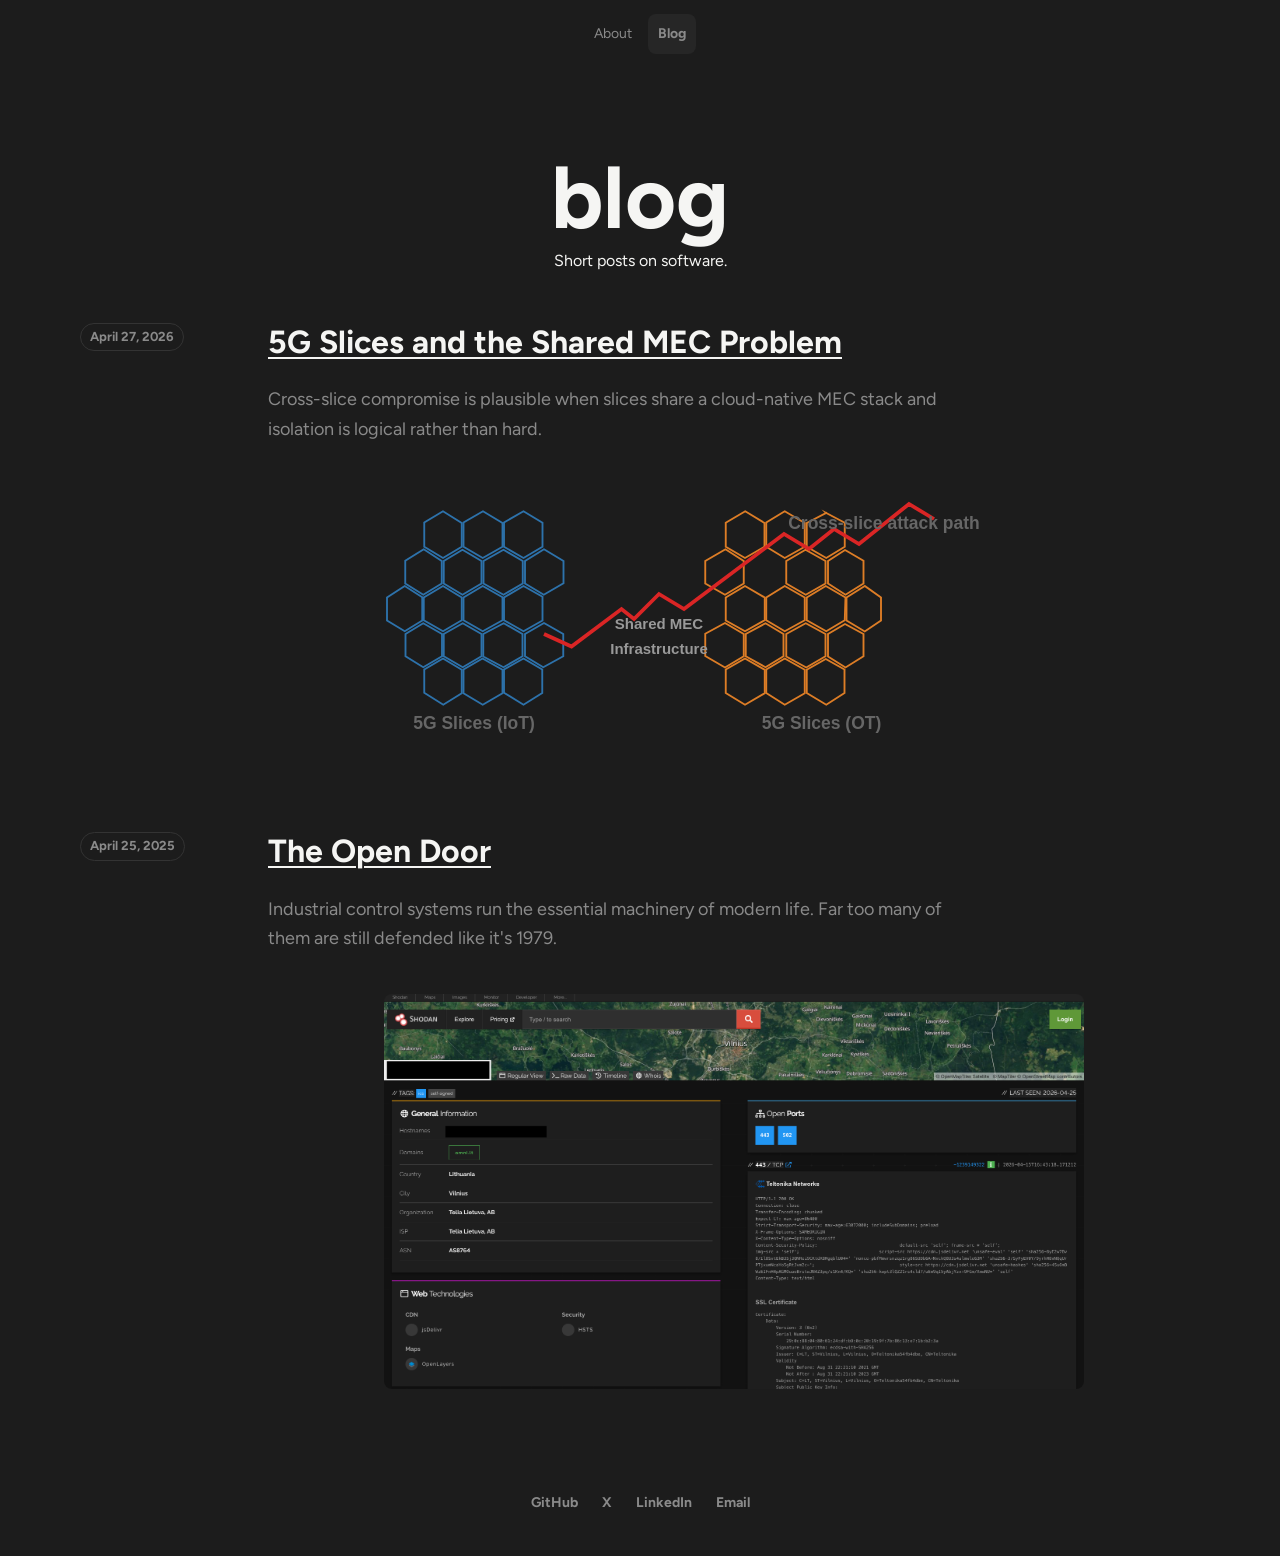
==== blog.html @ 3d4b1d23 "Launch personal website with blog" ====
<!DOCTYPE html>
<html lang="en">
<head>
    <meta charset="UTF-8">
    <meta name="viewport" content="width=device-width, initial-scale=1.0">
    <title>Dovas - blog</title>
    <meta name="description" content="Notes from the workbench.">
    <link rel="canonical" href="https://dovas.net/blog.html">
    <meta property="og:title" content="Blog - Dovas">
    <meta property="og:description" content="Notes from the workbench.">
    <meta property="og:type" content="website">
    <meta property="og:url" content="https://dovas.net/blog.html">
    <meta property="og:image" content="https://dovas.net/assets/og-image.png">
    <meta name="twitter:card" content="summary_large_image">
    <meta name="twitter:title" content="Blog - Dovas">
    <meta name="twitter:description" content="Notes from the workbench.">
    <meta name="twitter:image" content="https://dovas.net/assets/og-image.png">
    <link rel="icon" href="../assets/favicon.svg" type="image/svg+xml">
    <link rel="icon" id="favicon" type="image/png">
    <link rel="preconnect" href="https://fonts.googleapis.com">
    <link rel="preconnect" href="https://fonts.gstatic.com" crossorigin>
    <link href="https://fonts.googleapis.com/css2?family=Figtree:wght@400;700&display=swap" rel="stylesheet">
    <link rel="stylesheet" href="style.css">
</head>
<body>
    <a class="skip-link" href="#main">Skip to content</a>

    <header class="site-header">
        <nav class="nav" aria-label="Primary navigation">
            <div class="nav-links">
                <a href="index.html#about">About</a>
                <a href="blog.html" aria-current="page">Blog</a>
            </div>
        </nav>
    </header>

    <main id="main">
        <section class="section">
            <div class="blog-header">
                <div>
                    <h1>blog</h1>
                    <p>
                        Short posts on software.
                    </p>
                </div>
            </div>

            <div class="post-list" style="margin-top: 48px;">
                <article class="post-row post-featured">
                    <div class="post-meta">
                        <span>April 27, 2026</span>
                    </div>
                    <div class="post-content">
                        <h2><a class="post-title-link" href="posts/5g-slice-mec-pivoting.html">5G Slices and the Shared MEC Problem</a></h2>
                        <p class="post-excerpt">
                            Cross-slice compromise is plausible when slices share a cloud-native MEC stack and isolation is logical rather than hard.
                        </p>
                        <img src="assets/5g-mec-diagram.svg" alt="Diagram showing 5G network slices connecting through shared MEC infrastructure with cross-slice attack path" width="840" height="360" loading="lazy" decoding="async">
                    </div>
                </article>

                <article class="post-row post-featured">
                    <div class="post-meta">
                        <span>April 25, 2025</span>
                    </div>
                    <div class="post-content">
                        <h2><a class="post-title-link" href="posts/ics-industrial-control-systems.html">The Open Door</a></h2>
                        <p class="post-excerpt">
                            Industrial control systems run the essential machinery of modern life. Far too many of them are still defended like it's 1979.
                        </p>
                        <img src="assets/shodan-teltonika-exposed.jpg" alt="Shodan showing exposed Teltonika device with ICS and self-signed tags" width="720" height="406" loading="lazy" decoding="async">
                    </div>
                </article>
            </div>
        </section>
    </main>

    <footer class="site-footer">
        <a href="https://github.com/dovas-net" target="_blank" rel="noopener">GitHub</a>
        <a href="https://x.com/nogp" target="_blank" rel="noopener">X</a>
        <a href="https://www.linkedin.com/in/dovas/" target="_blank" rel="noopener">LinkedIn</a>
        <a href="mailto:dovas@dovas.net">Email</a>
    </footer>

    <script type="application/ld+json">
{
    "@context": "https://schema.org",
    "@type": "Person",
    "name": "Dovas",
    "url": "https://dovas.net",
    "jobTitle": "Software Engineer",
    "address": {
        "@type": "PostalAddress",
        "addressLocality": "Switzerland"
    }
}
</script>
    <script src="main.js"></script>
</body>
</html>
---- style.css ----
*, *::before, *::after {
    box-sizing: border-box;
}

:root {
    --bg: #1c1c1c;
    --surface: #262626;
    --text: #f5f5f3;
    --muted: #8a8a8a;
    --line: #333333;
    --accent: #f5f5f3;
}

html {
    scroll-behavior: smooth;
}

body {
    margin: 0;
    min-width: 320px;
    background: var(--bg);
    color: var(--text);
    font-family: Figtree, ui-sans-serif, system-ui, -apple-system, BlinkMacSystemFont, "Segoe UI", sans-serif;
    font-size: 16px;
    line-height: 1.65;
    letter-spacing: 0;
    text-rendering: optimizeLegibility;
    -webkit-font-smoothing: antialiased;
}

a {
    color: inherit;
}

p, h1, h2, h3 {
    margin: 0;
}

.skip-link {
    position: absolute;
    left: 16px;
    top: 12px;
    z-index: 20;
    padding: 8px 10px;
    border-radius: 6px;
    background: var(--text);
    color: var(--bg);
    transform: translateY(-140%);
}

.skip-link:focus {
    transform: translateY(0);
}

.site-header {
    position: sticky;
    top: 0;
    z-index: 10;
    background: var(--bg);
}

.nav {
    width: min(1120px, calc(100% - 32px));
    min-height: 68px;
    margin: 0 auto;
    display: flex;
    align-items: center;
    justify-content: center;
    gap: 24px;
}

.brand {
    display: none;
}

.brand-mark {
    display: inline-grid;
    width: 34px;
    height: 34px;
    place-items: center;
    border-radius: 8px;
    background: var(--text);
    color: var(--bg);
    font-family: ui-monospace, SFMono-Regular, Menlo, Monaco, Consolas, "Liberation Mono", monospace;
    font-size: 15px;
}

.nav-links {
    display: flex;
    align-items: center;
    gap: 6px;
    color: var(--muted);
    font-size: 14px;
}

.nav-links a {
    padding: 8px 10px;
    border-radius: 8px;
    text-decoration: none;
}

.nav-links a[aria-current="page"] {
    background: var(--surface);
    font-weight: 700;
}

.nav-links a:hover,
.nav-links a:focus-visible {
    background: var(--surface);
    color: var(--text);
    outline: none;
}

.hero,
.section,
.site-footer {
    width: min(1120px, calc(100% - 32px));
    margin: 0 auto;
}

.hero {
    padding: 86px 0 74px;
}

.hero-copy {
    max-width: 720px;
    margin: 0 auto;
    text-align: center;
}

.eyebrow,
.section-label,
.card-meta,
.post-meta {
    color: var(--muted);
    font-size: 13px;
    font-weight: 700;
    line-height: 1.4;
}

h1 {
    margin-top: 12px;
    font-size: 88px;
    line-height: 0.98;
    letter-spacing: 0;
}

.hero-lead {
    max-width: 670px;
    margin-top: 22px;
    color: var(--muted);
    font-size: 20px;
    line-height: 1.7;
}

.hero-actions {
    display: flex;
    flex-wrap: wrap;
    gap: 12px;
    margin-top: 32px;
}

.button {
    display: inline-flex;
    min-height: 44px;
    align-items: center;
    justify-content: center;
    padding: 10px 16px;
    border: 1px solid var(--line);
    border-radius: 8px;
    font-weight: 700;
    text-decoration: none;
}

.button-primary {
    border-color: var(--accent);
    background: var(--text);
    color: var(--bg);
}

.button-primary:hover,
.button-primary:focus-visible {
    background: var(--muted);
    outline: none;
}

.button-secondary {
    background: var(--surface);
}

.button-secondary:hover,
.button-secondary:focus-visible {
    border-color: var(--text);
    outline: none;
}

.section {
    padding: 74px 0;
}

.section-grid {
    display: grid;
    grid-template-columns: minmax(220px, 0.65fr) minmax(0, 1fr);
    gap: 56px;
}

.section-header {
    max-width: 760px;
    margin-bottom: 28px;
}

h2 {
    margin-top: 8px;
    font-size: 40px;
    line-height: 1.12;
    letter-spacing: 0;
}

.section-copy {
    display: grid;
    gap: 18px;
    color: var(--muted);
    font-size: 18px;
}

.about-content {
    grid-column: 1 / -1;
    text-align: center;
}

.about-content p {
    max-width: 640px;
    margin-left: auto;
    margin-right: auto;
    color: var(--muted);
    font-size: 18px;
    text-align: center;
}

.post-list {
    overflow: hidden;
    display: flex;
    flex-direction: column;
    gap: 48px;
}

.post-row {
    display: grid;
    grid-template-columns: 220px minmax(0, 1fr);
    gap: 28px;
}

.post-meta {
    display: flex;
    align-items: flex-start;
    flex-wrap: wrap;
    gap: 8px;
}

.post-meta span {
    display: inline-flex;
    align-items: center;
    min-height: 28px;
    padding: 4px 9px;
    border: 1px solid var(--line);
    border-radius: 999px;
    background: var(--bg);
    color: var(--muted);
    font-size: 13px;
    font-weight: 700;
}

.post-row p {
    margin-top: 8px;
    max-width: 700px;
    color: var(--muted);
}

.post-row h3 {
    font-size: 22px;
    line-height: 1.25;
    letter-spacing: 0;
}

.blog-header > div {
    max-width: 760px;
    margin: 0 auto;
    text-align: center;
}

.blog-header > div p {
    margin-top: 8px;
}

.site-footer {
    display: flex;
    justify-content: center;
    align-items: center;
    gap: 24px;
    padding: 28px 0 42px;
    color: var(--muted);
    font-size: 14px;
}

.site-footer a {
    color: var(--muted);
    text-decoration: none;
    font-weight: 700;
    cursor: pointer;
}

.site-footer a:hover,
.site-footer a:focus-visible {
    color: var(--text);
    outline: none;
}

.post-featured {
    grid-template-columns: 160px minmax(0, 1fr);
}

.post-featured .post-meta {
    flex-direction: column;
}

.post-content {
    display: flex;
    flex-direction: column;
    gap: 16px;
}

.post-content img {
    max-width: none;
}

.post-featured {
    grid-template-columns: 160px minmax(0, 1fr);
}

.post-featured h2 {
    font-size: 32px;
    line-height: 1.2;
    letter-spacing: 0;
    margin-top: 0;
}

.post-featured h2 a {
    color: var(--text);
    text-decoration-color: var(--text);
    text-decoration-thickness: 2px;
    text-underline-offset: 4px;
}

.post-featured h2 a:hover,
.post-featured h2 a:focus-visible {
    color: var(--muted);
    outline: none;
}

.post-excerpt {
    max-width: 700px;
    color: var(--muted);
    font-size: 18px;
    line-height: 1.65;
}

.post-featured img {
    display: block;
    width: 100%;
    max-width: 700px;
    height: auto;
    margin: 24px auto 0;
    border-radius: 8px;
    background: transparent;
}

.back-link {
    display: inline-flex;
    align-items: center;
    gap: 8px;
    color: var(--muted);
    font-size: 14px;
    font-weight: 700;
    text-decoration: none;
}

.back-link:hover,
.back-link:focus-visible {
    color: var(--text);
    outline: none;
}

.article-header {
    margin-bottom: 48px;
}

.article-header h1 {
    font-size: 48px;
    line-height: 1.1;
    letter-spacing: 0;
    margin-top: 16px;
}

.article-header .lead {
    margin-top: 24px;
    font-size: 22px;
    line-height: 1.6;
    color: var(--muted);
}

.article-header img {
    display: block;
    width: 100%;
    max-width: 700px;
    height: auto;
    margin: 32px auto 0;
    border-radius: 8px;
    background: transparent;
}

.article-content h2 {
    font-size: 28px;
    margin-top: 64px;
    margin-bottom: 24px;
    color: var(--text);
}

.tldr {
    background: var(--surface);
    padding: 20px 24px;
    border-radius: 8px;
    margin-bottom: 40px;
    font-size: 17px;
    line-height: 1.65;
    color: var(--muted);
    border-left: 3px solid var(--text);
}

.tldr strong {
    color: var(--text);
}

.article-content h3 {
    font-size: 22px;
    margin-top: 48px;
    margin-bottom: 16px;
    margin-bottom: 18px;
    color: var(--text);
}

.article-content p {
    margin-bottom: 20px;
    font-size: 18px;
    line-height: 1.8;
    color: var(--text);
}

.article-content ul,
.article-content ol {
    margin-bottom: 24px;
    padding-left: 24px;
    font-size: 18px;
    line-height: 1.8;
}

.article-content li {
    margin-bottom: 12px;
}

.article-content table {
    width: 100%;
    margin: 32px 0;
    border-collapse: collapse;
    font-size: 15px;
}

.article-content th,
.article-content td {
    padding: 14px 16px;
    border: 1px solid var(--line);
    text-align: left;
}

.article-content th {
    background: var(--surface);
    color: var(--text);
    font-weight: 700;
}

.article-content td {
    background: var(--bg);
    color: var(--muted);
}

.article-content a {
    color: var(--text);
    text-decoration-color: var(--text);
    text-decoration-thickness: 2px;
    text-underline-offset: 4px;
}

.article-content a:hover,
.article-content a:focus-visible {
    color: var(--muted);
    outline: none;
}

.article-content code {
    padding: 2px 6px;
    border-radius: 4px;
    background: var(--surface);
    color: var(--muted);
    font-size: 14px;
}

.blog-layout {
    display: flex;
    justify-content: center;
    gap: 80px;
    width: 100%;
    padding: 64px 16px;
}

.sidebar {
    width: 160px;
    flex-shrink: 0;
    position: relative;
}

.article-body {
    width: 100%;
    max-width: 640px;
    margin: 0;
    padding: 0;
}

.sidebar-sticky {
    position: sticky;
    top: 50%;
    transform: translateY(-50%);
}

.sidebar-label {
    color: var(--muted);
    font-size: 13px;
    font-weight: 700;
    margin-bottom: 16px;
}

.section-nav {
    display: flex;
    flex-direction: column;
    gap: 2px;
}

.section-nav a {
    display: block;
    padding: 6px 10px;
    border-radius: 6px;
    color: var(--muted);
    font-size: 13px;
    font-weight: 700;
    text-decoration: none;
}

.section-nav a:hover,
.section-nav a:focus-visible {
    background: var(--surface);
    color: var(--text);
    outline: none;
}

.section-nav a.active {
    background: var(--text) !important;
    color: var(--bg) !important;
}

@media (max-width: 900px) {
    .hero,
    .section-grid,
    .blog-header {
        grid-template-columns: 1fr;
    }

    .hero {
        gap: 34px;
        padding-top: 58px;
    }

    h1 {
        font-size: 64px;
    }

    h2 {
        font-size: 34px;
    }

    .post-row {
        grid-template-columns: 1fr;
        gap: 14px;
    }

    .post-featured {
        grid-template-columns: 1fr;
    }

    .article-header h1 {
        font-size: 40px;
    }

    .article-content h2 {
        font-size: 24px;
    }

    .article-content h3 {
        font-size: 20px;
    }

    .article-content p,
    .article-content li {
        font-size: 16px;
    }

    .blog-layout {
        grid-template-columns: 1fr;
        gap: 32px;
    }

    .sidebar {
        display: none;
    }
}

@media (max-width: 640px) {
    .nav {
        min-height: auto;
        padding: 14px 0;
        align-items: flex-start;
        flex-direction: column;
        gap: 12px;
    }

    .nav-links {
        width: 100%;
        justify-content: space-between;
        overflow-x: auto;
        padding-bottom: 2px;
    }

    .nav-links a {
        padding-inline: 6px;
    }

    .hero,
    .section,
    .site-footer {
        width: min(1120px, calc(100% - 24px));
    }

    h1 {
        font-size: 48px;
    }

    h2 {
        font-size: 29px;
    }

    .hero-lead,
    .section-copy {
        font-size: 16px;
    }

    .section {
        padding: 54px 0;
    }

    .post-row {
        padding: 18px;
    }

    .article-header h1 {
        font-size: 32px;
    }

    .article-header .lead {
        font-size: 18px;
    }

    .post-featured h2 {
        font-size: 26px;
    }
}

@media (prefers-reduced-motion: reduce) {
    *,
    *::before,
    *::after {
        scroll-behavior: auto !important;
    }
}
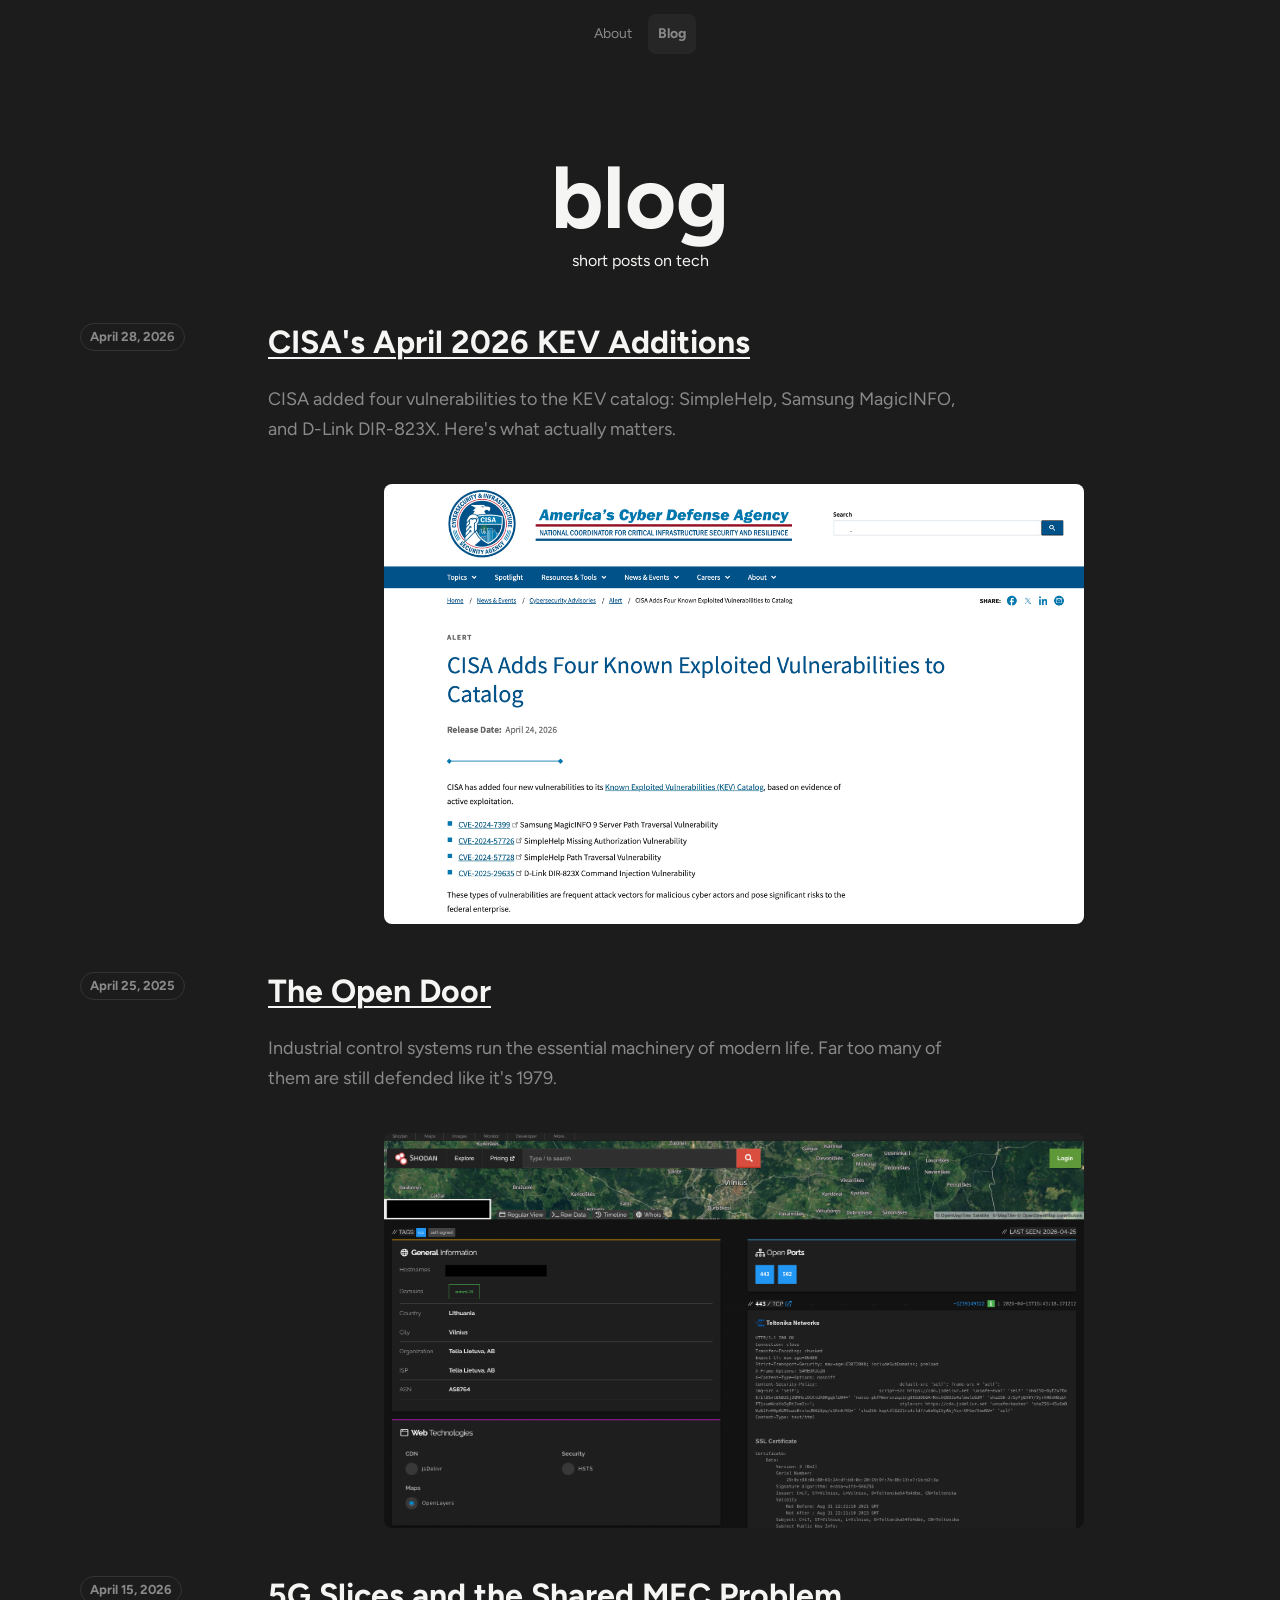
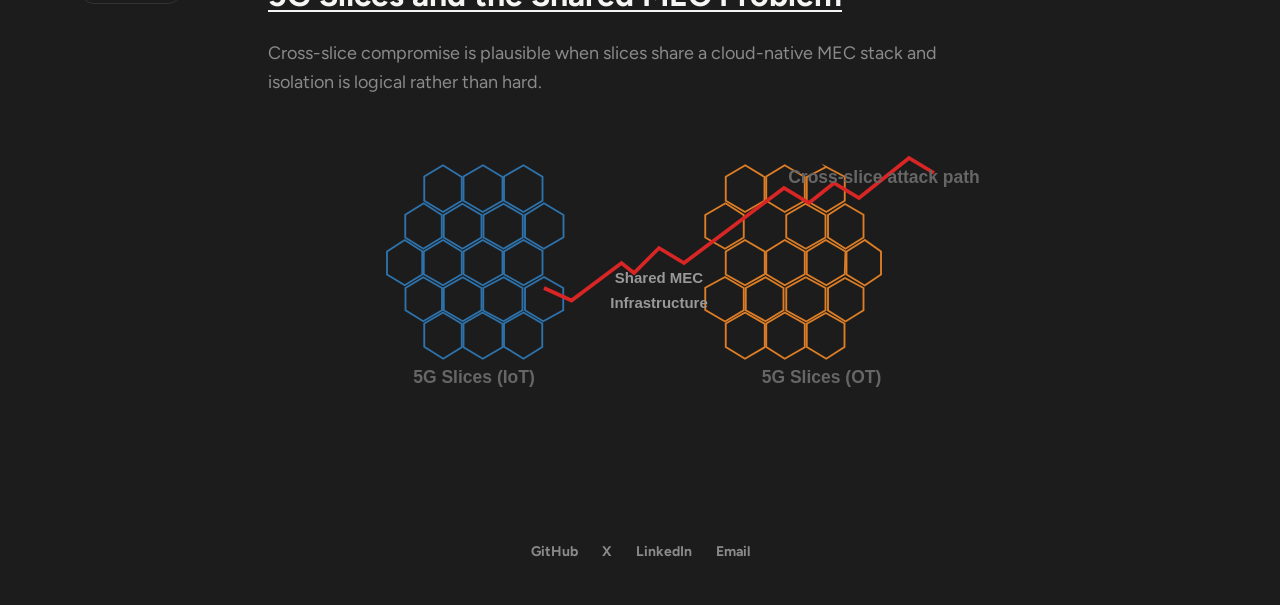
==== commit 0d1faf8f: "Add CISA KEV April 2026 article, update dates, text changes" ====
--- a/blog.html
+++ b/blog.html
@@ -15,6 +15,7 @@
     <meta name="twitter:title" content="Blog - Dovas">
     <meta name="twitter:description" content="Notes from the workbench.">
     <meta name="twitter:image" content="https://dovas.net/assets/og-image.png">
+    <link rel="alternate" type="application/rss+xml" title="Dovas Blog" href="../feed.xml">
     <link rel="icon" href="../assets/favicon.svg" type="image/svg+xml">
     <link rel="icon" id="favicon" type="image/png">
     <link rel="preconnect" href="https://fonts.googleapis.com">
@@ -40,7 +41,7 @@
                 <div>
                     <h1>blog</h1>
                     <p>
-                        Short posts on software.
+                        short posts on tech
                     </p>
                 </div>
             </div>
@@ -48,14 +49,14 @@
             <div class="post-list" style="margin-top: 48px;">
                 <article class="post-row post-featured">
                     <div class="post-meta">
-                        <span>April 27, 2026</span>
+                        <span>April 28, 2026</span>
                     </div>
                     <div class="post-content">
-                        <h2><a class="post-title-link" href="posts/5g-slice-mec-pivoting.html">5G Slices and the Shared MEC Problem</a></h2>
+                        <h2><a class="post-title-link" href="posts/cisa-kev-april-2026.html">CISA's April 2026 KEV Additions</a></h2>
                         <p class="post-excerpt">
-                            Cross-slice compromise is plausible when slices share a cloud-native MEC stack and isolation is logical rather than hard.
+                            CISA added four vulnerabilities to the KEV catalog: SimpleHelp, Samsung MagicINFO, and D-Link DIR-823X. Here's what actually matters.
                         </p>
-                        <img src="assets/5g-mec-diagram.svg" alt="Diagram showing 5G network slices connecting through shared MEC infrastructure with cross-slice attack path" width="840" height="360" loading="lazy" decoding="async">
+                        <img src="assets/cisa-kev-april-2026.png" alt="CISA KEV catalog showing CVE-2024-57726, CVE-2024-57728, CVE-2024-7399, and CVE-2025-29635" width="840" height="476" loading="lazy" decoding="async">
                     </div>
                 </article>
 
@@ -69,6 +70,19 @@
                             Industrial control systems run the essential machinery of modern life. Far too many of them are still defended like it's 1979.
                         </p>
                         <img src="assets/shodan-teltonika-exposed.jpg" alt="Shodan showing exposed Teltonika device with ICS and self-signed tags" width="720" height="406" loading="lazy" decoding="async">
+                    </div>
+                </article>
+
+                <article class="post-row post-featured">
+                    <div class="post-meta">
+                        <span>April 15, 2026</span>
+                    </div>
+                    <div class="post-content">
+                        <h2><a class="post-title-link" href="posts/5g-slice-mec-pivoting.html">5G Slices and the Shared MEC Problem</a></h2>
+                        <p class="post-excerpt">
+                            Cross-slice compromise is plausible when slices share a cloud-native MEC stack and isolation is logical rather than hard.
+                        </p>
+                        <img src="assets/5g-mec-diagram.svg" alt="Diagram showing 5G network slices connecting through shared MEC infrastructure with cross-slice attack path" width="840" height="360" loading="lazy" decoding="async">
                     </div>
                 </article>
             </div>
@@ -92,7 +106,12 @@
     "address": {
         "@type": "PostalAddress",
         "addressLocality": "Switzerland"
-    }
+    },
+    "sameAs": [
+        "https://github.com/dovas-net",
+        "https://x.com/nogp",
+        "https://www.linkedin.com/in/dovas/"
+    ]
 }
 </script>
     <script src="main.js"></script>
